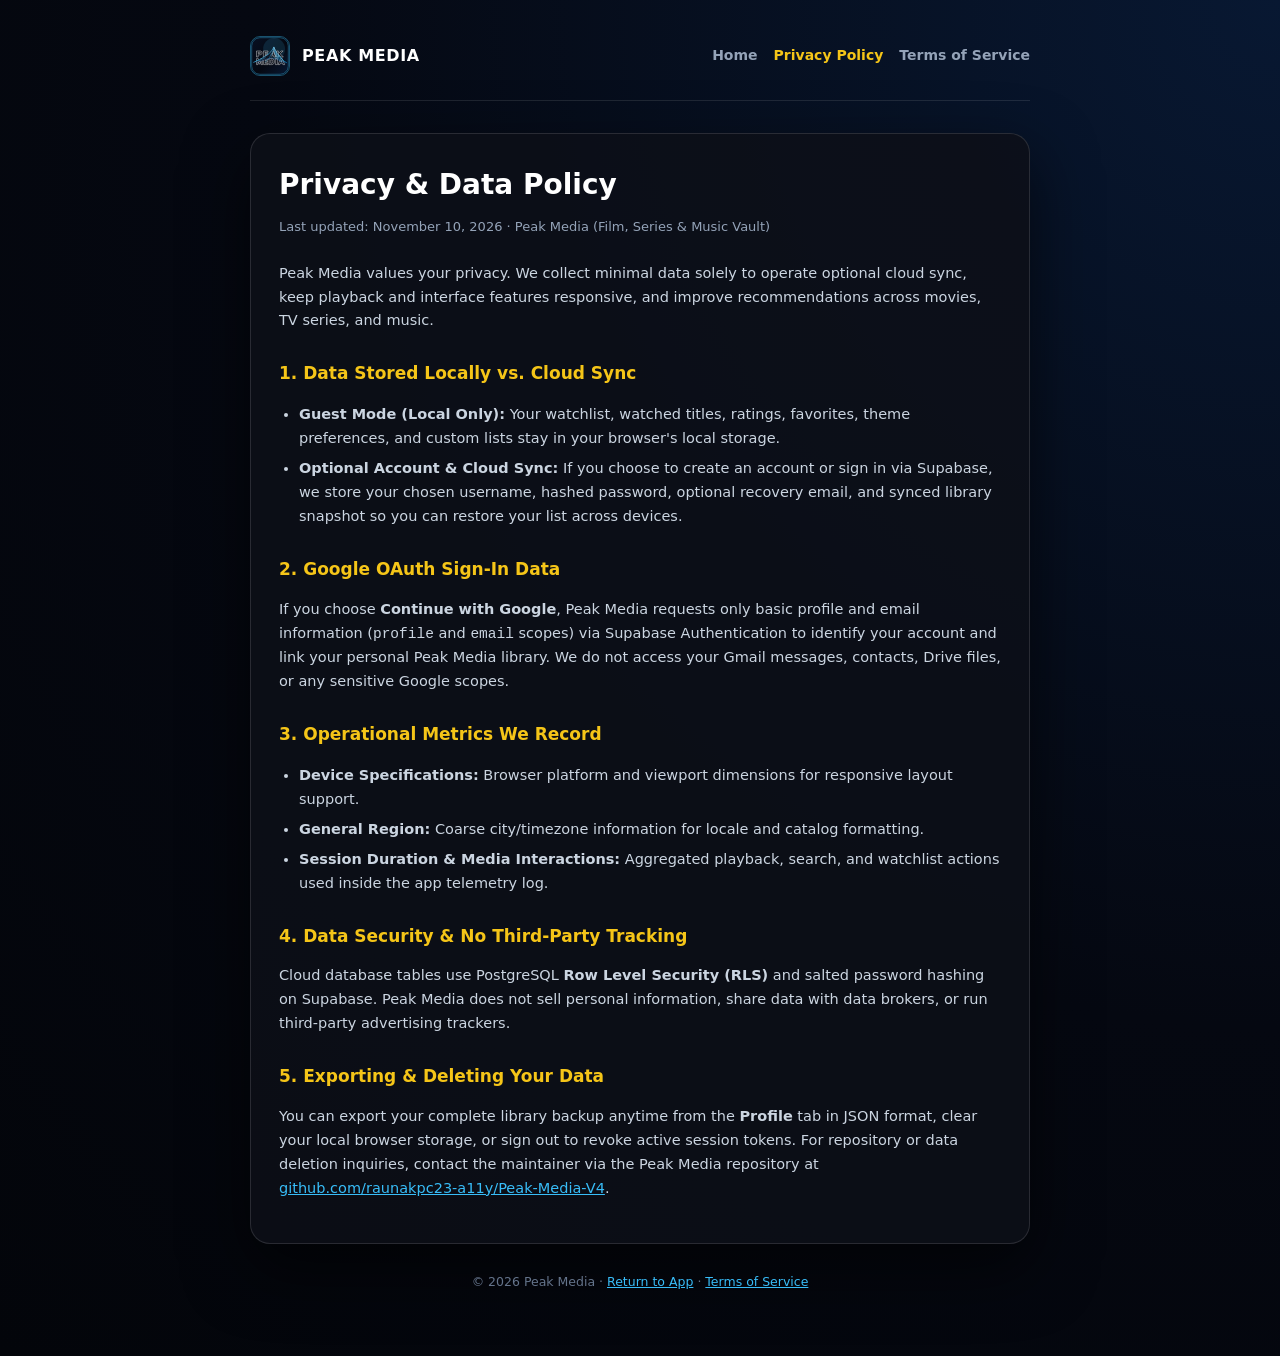
==== privacy.html @ 9076d6ca "branding" ====
<!DOCTYPE html>
<html lang="en" class="dark">
<head>
  <meta charset="UTF-8">
  <meta name="viewport" content="width=device-width, initial-scale=1.0">
  <title>Privacy Policy — Peak Media</title>
  <link rel="icon" type="image/svg+xml" href="icons/peak-media.svg">
  <style>
    :root { color-scheme: dark; }
    * { box-sizing: border-box; }
    body {
      margin: 0;
      font-family: Inter, ui-sans-serif, system-ui, -apple-system, Segoe UI, Roboto, sans-serif;
      background: radial-gradient(circle at top right, #081832 0%, #050811 55%, #03050a 100%);
      color: #e2e8f0;
      min-height: 100vh;
      line-height: 1.65;
    }
    .wrap { max-width: 820px; margin: 0 auto; padding: 36px 20px 64px; }
    header {
      display: flex; flex-wrap: wrap; align-items: center; justify-content: space-between;
      gap: 16px; padding-bottom: 24px; border-bottom: 1px solid rgba(255,255,255,0.1); margin-bottom: 32px;
    }
    .brand { display: flex; align-items: center; gap: 12px; text-decoration: none; color: #fff; font-weight: 800; letter-spacing: 0.04em; }
    .brand img { width: 40px; height: 40px; border-radius: 10px; border: 1px solid rgba(56,189,248,0.4); }
    nav { display: flex; gap: 16px; font-size: 14px; }
    nav a { color: #94a3b8; text-decoration: none; font-weight: 600; }
    nav a:hover, nav a.active { color: #f5c518; }
    main {
      background: rgba(13, 16, 24, 0.85);
      border: 1px solid rgba(255, 255, 255, 0.12);
      border-radius: 20px;
      padding: 28px;
      box-shadow: 0 24px 64px rgba(0, 0, 0, 0.6);
    }
    h1 { margin: 0 0 8px; font-size: 28px; color: #fff; }
    .meta { color: #94a3b8; font-size: 13px; margin-bottom: 24px; }
    h2 { margin-top: 26px; margin-bottom: 10px; font-size: 17px; color: #f5c518; }
    p, li { color: #cbd5e1; font-size: 14.5px; }
    ul { padding-left: 20px; }
    li + li { margin-top: 6px; }
    a { color: #38bdf8; }
    footer { margin-top: 28px; text-align: center; font-size: 12.5px; color: #64748b; }
  </style>
</head>
<body>
  <div class="wrap">
    <header>
      <a class="brand" href="./">
        <img src="icons/peak-media.svg" alt="Peak Media Logo">
        <span>PEAK MEDIA</span>
      </a>
      <nav>
        <a href="./">Home</a>
        <a href="privacy.html" class="active">Privacy Policy</a>
        <a href="terms.html">Terms of Service</a>
      </nav>
    </header>

    <main>
      <h1>Privacy &amp; Data Policy</h1>
      <div class="meta">Last updated: November 10, 2026 · Peak Media (Film, Series &amp; Music Vault)</div>

      <p>Peak Media values your privacy. We collect minimal data solely to operate optional cloud sync, keep playback and interface features responsive, and improve recommendations across movies, TV series, and music.</p>

      <h2>1. Data Stored Locally vs. Cloud Sync</h2>
      <ul>
        <li><strong>Guest Mode (Local Only):</strong> Your watchlist, watched titles, ratings, favorites, theme preferences, and custom lists stay in your browser's local storage.</li>
        <li><strong>Optional Account &amp; Cloud Sync:</strong> If you choose to create an account or sign in via Supabase, we store your chosen username, hashed password, optional recovery email, and synced library snapshot so you can restore your list across devices.</li>
      </ul>

      <h2>2. Google OAuth Sign-In Data</h2>
      <p>If you choose <strong>Continue with Google</strong>, Peak Media requests only basic profile and email information (<code>profile</code> and <code>email</code> scopes) via Supabase Authentication to identify your account and link your personal Peak Media library. We do not access your Gmail messages, contacts, Drive files, or any sensitive Google scopes.</p>

      <h2>3. Operational Metrics We Record</h2>
      <ul>
        <li><strong>Device Specifications:</strong> Browser platform and viewport dimensions for responsive layout support.</li>
        <li><strong>General Region:</strong> Coarse city/timezone information for locale and catalog formatting.</li>
        <li><strong>Session Duration &amp; Media Interactions:</strong> Aggregated playback, search, and watchlist actions used inside the app telemetry log.</li>
      </ul>

      <h2>4. Data Security &amp; No Third-Party Tracking</h2>
      <p>Cloud database tables use PostgreSQL <strong>Row Level Security (RLS)</strong> and salted password hashing on Supabase. Peak Media does not sell personal information, share data with data brokers, or run third-party advertising trackers.</p>

      <h2>5. Exporting &amp; Deleting Your Data</h2>
      <p>You can export your complete library backup anytime from the <strong>Profile</strong> tab in JSON format, clear your local browser storage, or sign out to revoke active session tokens. For repository or data deletion inquiries, contact the maintainer via the Peak Media repository at <a href="https://github.com/raunakpc23-a11y/Peak-Media-V4" target="_blank" rel="noopener">github.com/raunakpc23-a11y/Peak-Media-V4</a>.</p>
    </main>

    <footer>
      © 2026 Peak Media · <a href="./">Return to App</a> · <a href="terms.html">Terms of Service</a>
    </footer>
  </div>
</body>
</html>
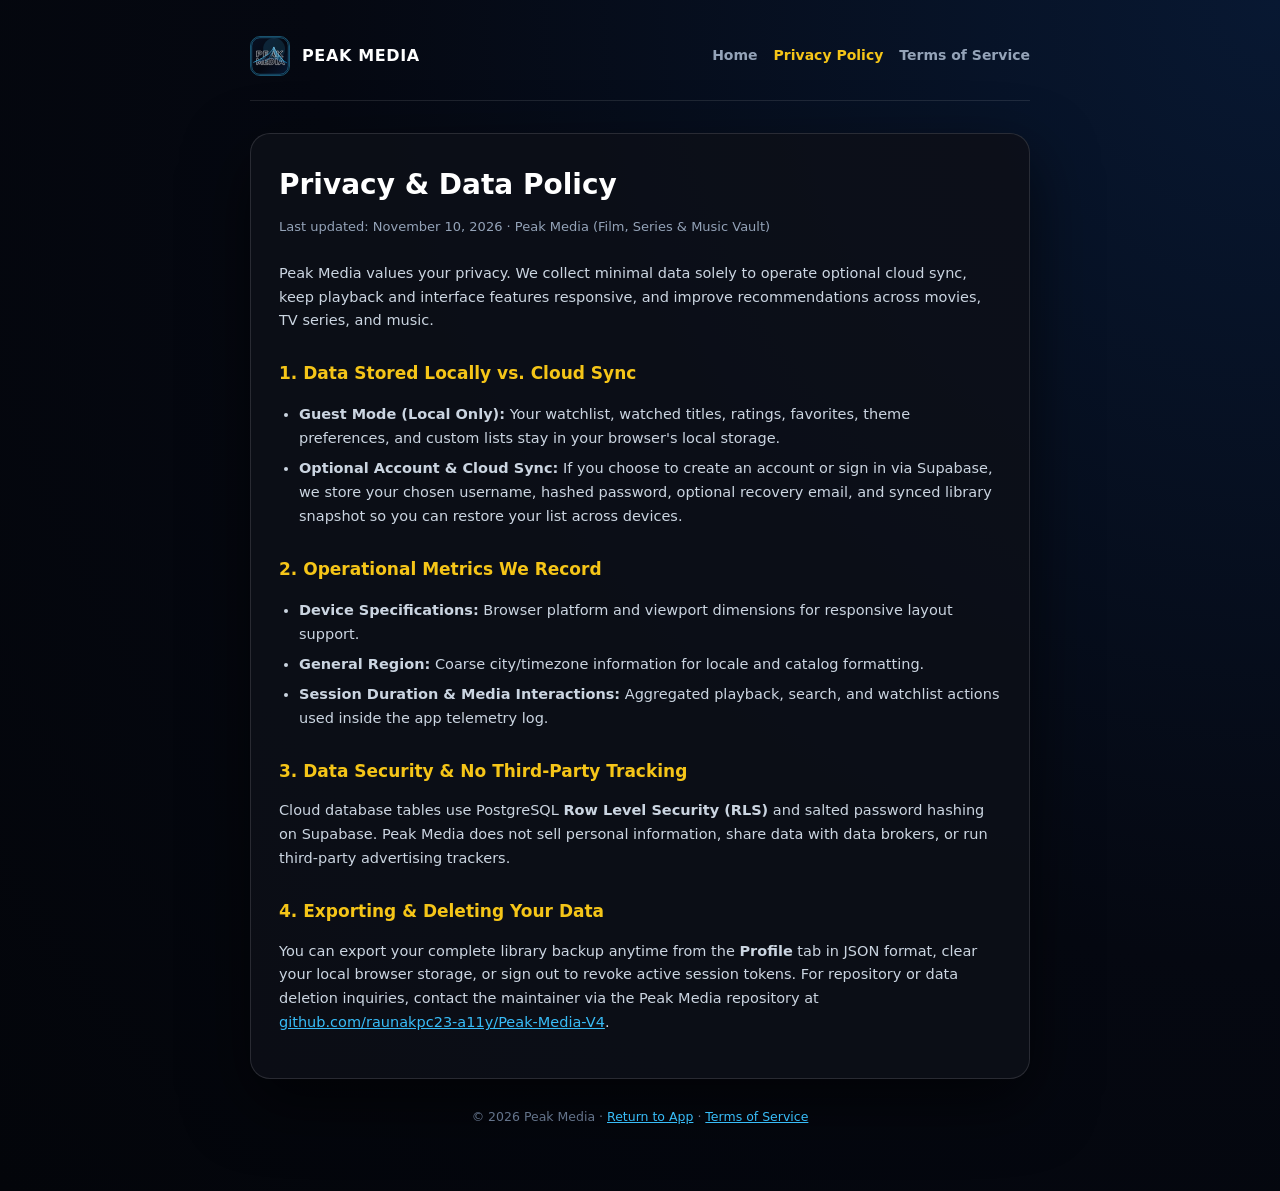
==== commit 5b2bcd41: "feat(auth): simplify login to native account and guest mode, remove Google auth integrations" ====
--- a/privacy.html
+++ b/privacy.html
@@ -69,20 +69,17 @@
         <li><strong>Optional Account &amp; Cloud Sync:</strong> If you choose to create an account or sign in via Supabase, we store your chosen username, hashed password, optional recovery email, and synced library snapshot so you can restore your list across devices.</li>
       </ul>
 
-      <h2>2. Google OAuth Sign-In Data</h2>
-      <p>If you choose <strong>Continue with Google</strong>, Peak Media requests only basic profile and email information (<code>profile</code> and <code>email</code> scopes) via Supabase Authentication to identify your account and link your personal Peak Media library. We do not access your Gmail messages, contacts, Drive files, or any sensitive Google scopes.</p>
-
-      <h2>3. Operational Metrics We Record</h2>
+      <h2>2. Operational Metrics We Record</h2>
       <ul>
         <li><strong>Device Specifications:</strong> Browser platform and viewport dimensions for responsive layout support.</li>
         <li><strong>General Region:</strong> Coarse city/timezone information for locale and catalog formatting.</li>
         <li><strong>Session Duration &amp; Media Interactions:</strong> Aggregated playback, search, and watchlist actions used inside the app telemetry log.</li>
       </ul>
 
-      <h2>4. Data Security &amp; No Third-Party Tracking</h2>
+      <h2>3. Data Security &amp; No Third-Party Tracking</h2>
       <p>Cloud database tables use PostgreSQL <strong>Row Level Security (RLS)</strong> and salted password hashing on Supabase. Peak Media does not sell personal information, share data with data brokers, or run third-party advertising trackers.</p>
 
-      <h2>5. Exporting &amp; Deleting Your Data</h2>
+      <h2>4. Exporting &amp; Deleting Your Data</h2>
       <p>You can export your complete library backup anytime from the <strong>Profile</strong> tab in JSON format, clear your local browser storage, or sign out to revoke active session tokens. For repository or data deletion inquiries, contact the maintainer via the Peak Media repository at <a href="https://github.com/raunakpc23-a11y/Peak-Media-V4" target="_blank" rel="noopener">github.com/raunakpc23-a11y/Peak-Media-V4</a>.</p>
     </main>
 
